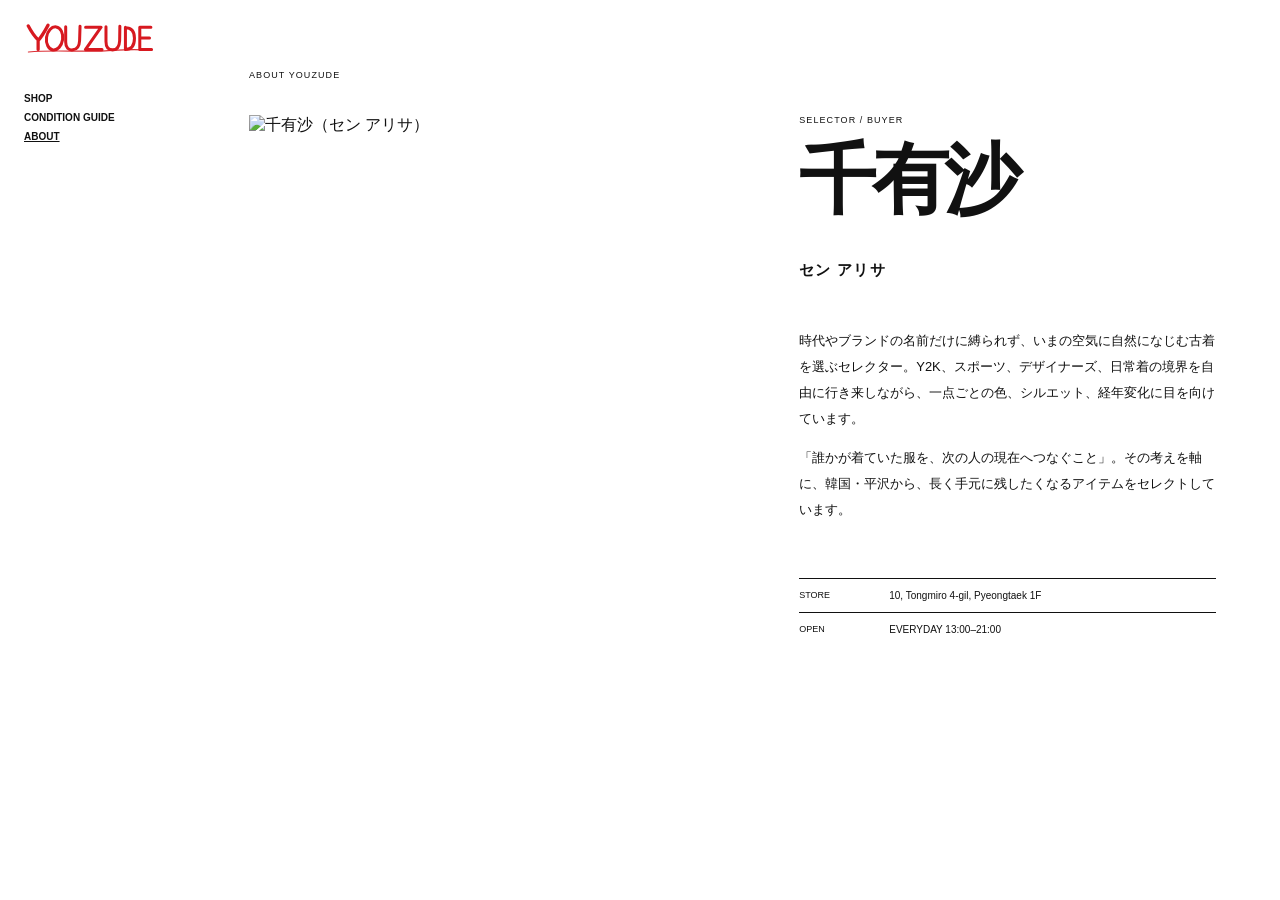
==== about.html @ 05844994 "Add separate condition and selector about pages" ====
<!doctype html><html lang="ja"><head><meta charset="utf-8"><meta name="viewport" content="width=device-width,initial-scale=1"><title>About — YOUZUDE</title><link rel="icon" href="assets/favicon.svg"><link rel="stylesheet" href="page.css?v=1"></head><body><header class="page-head"><a href="index.html"><img src="assets/youzude-logo.svg?v=2" alt="YOUZUDE"></a><nav><a href="index.html">SHOP</a><a href="condition.html">CONDITION GUIDE</a><a class="active" href="about.html">ABOUT</a></nav><a class="ig" href="https://www.instagram.com/youzude_pyeongtaek/" target="_blank" aria-label="Instagram"><img src="assets/instagram.svg" alt=""></a></header><main class="page-main about-page"><p class="eyebrow">ABOUT YOUZUDE</p><section class="selector"><figure><img src="assets/selector-arisa.jpeg" alt="千有沙（セン アリサ）"></figure><div><p class="role">SELECTOR / BUYER</p><h1>千有沙<br><small>セン アリサ</small></h1><p class="bio">時代やブランドの名前だけに縛られず、いまの空気に自然になじむ古着を選ぶセレクター。Y2K、スポーツ、デザイナーズ、日常着の境界を自由に行き来しながら、一点ごとの色、シルエット、経年変化に目を向けています。</p><p class="bio">「誰かが着ていた服を、次の人の現在へつなぐこと」。その考えを軸に、韓国・平沢から、長く手元に残したくなるアイテムをセレクトしています。</p><dl><div><dt>STORE</dt><dd>10, Tongmiro 4-gil, Pyeongtaek 1F</dd></div><div><dt>OPEN</dt><dd>EVERYDAY 13:00–21:00</dd></div></dl></div></section></main></body></html>
---- page.css ----
*{box-sizing:border-box}html,body{margin:0;color:#111;background:#fff;font-family:Arial,"Noto Sans JP",sans-serif}.page-head{position:fixed;inset:0 auto 0 0;width:185px;padding:20px 24px;background:#fff;display:flex;flex-direction:column;z-index:5}.page-head>a:first-child{width:132px}.page-head>a img{width:100%;display:block}.page-head nav{display:flex;flex-direction:column;align-items:flex-start;gap:8px;margin-top:38px}.page-head nav a{font-size:10px;font-weight:700;color:#111;text-decoration:none}.page-head nav a.active{text-decoration:underline}.page-head .ig{width:25px;margin-top:auto}.page-main{margin-left:185px;min-height:100vh;padding:70px 5vw 100px}.eyebrow{font-size:9px;letter-spacing:.12em;margin:0 0 35px}.page-main>h1{font-size:clamp(36px,6vw,86px);letter-spacing:-.06em;margin:0 0 45px}.intro{max-width:620px;font-size:13px;line-height:1.9;margin-bottom:70px}.grade-list{border-top:1px solid}.grade-list article{display:grid;grid-template-columns:110px 1fr;padding:30px 0;border-bottom:1px solid}.grade-list article>b{font-size:38px}.grade-list h2{font-size:14px;margin:4px 0 12px}.grade-list p{max-width:650px;font-size:11px;line-height:1.8;color:#555;margin:0}.note{font-size:9px;color:#777;margin-top:25px}.selector{display:grid;grid-template-columns:minmax(320px,1.05fr) minmax(320px,.95fr);gap:7vw;align-items:start}.selector figure{margin:0}.selector figure img{width:100%;display:block}.selector .role{font-size:9px;letter-spacing:.12em;margin:0 0 20px}.selector h1{font-size:clamp(40px,6vw,84px);line-height:.9;letter-spacing:-.06em;margin:0 0 45px}.selector h1 small{font-size:.2em;letter-spacing:.08em}.bio{font-size:13px;line-height:2;max-width:600px}.selector dl{margin-top:55px}.selector dl div{display:grid;grid-template-columns:90px 1fr;border-top:1px solid;padding:11px 0;font-size:10px}.selector dt{font-size:9px}.selector dd{margin:0}@media(max-width:800px){.page-head{position:relative;width:auto;height:64px;padding:10px 15px;flex-direction:row;align-items:center}.page-head>a:first-child{width:105px}.page-head nav{margin:0 40px 0 auto;flex-direction:row;gap:12px}.page-head .ig{width:24px;margin:0}.page-main{margin:0;padding:50px 18px 80px}.selector{grid-template-columns:1fr}.selector figure{max-width:620px}.grade-list article{grid-template-columns:65px 1fr}}@media(max-width:520px){.page-head nav a:nth-child(2){display:none}.page-head nav{margin-left:auto;margin-right:18px}.selector h1{margin-bottom:30px}}
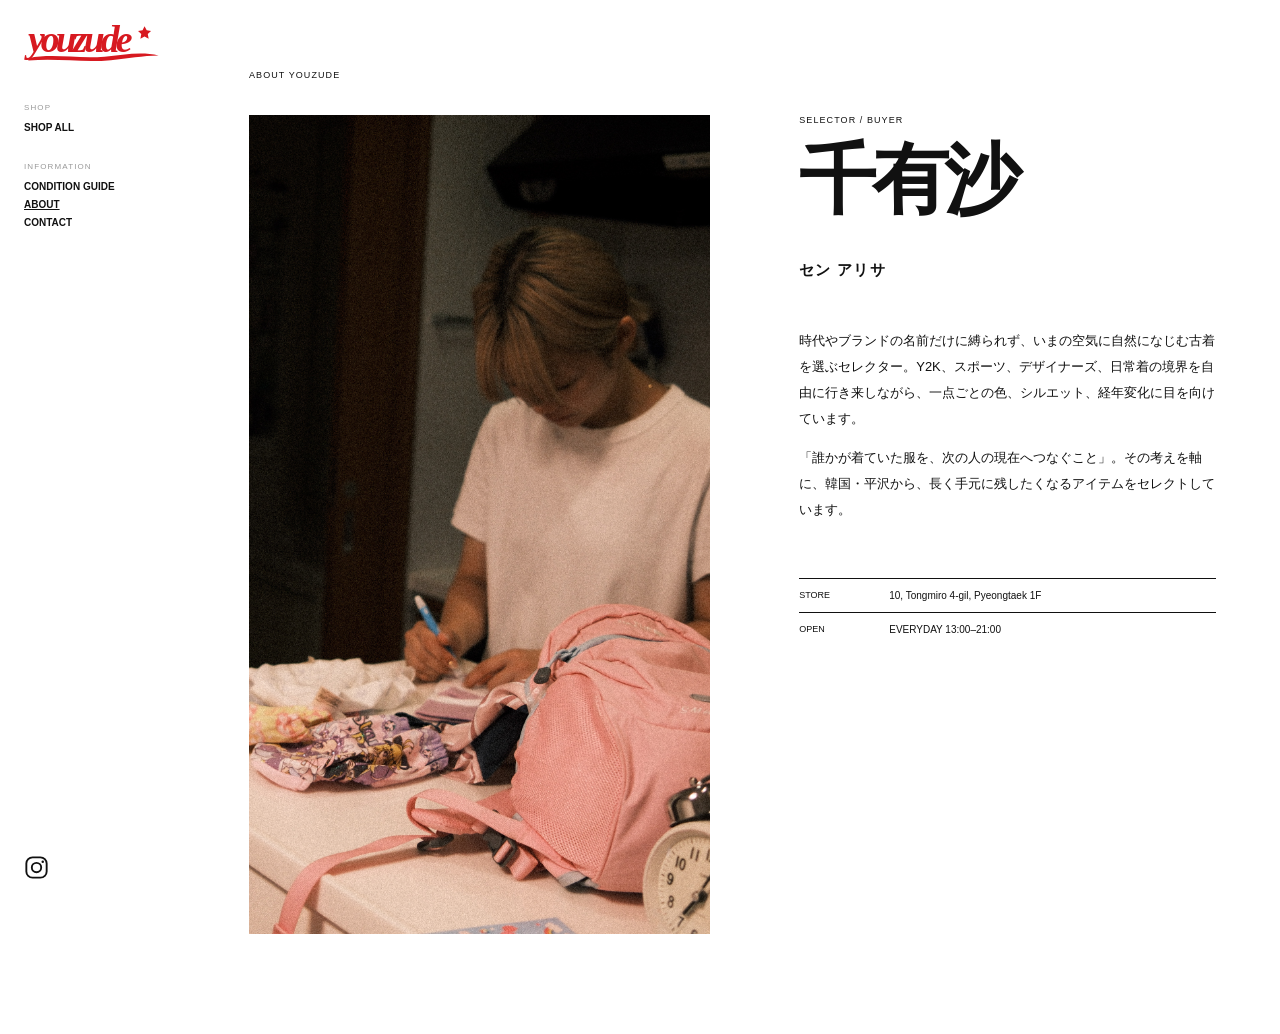
==== commit ae567984: "Group navigation add Japanese hover and contact page" ====
--- a/about.html
+++ b/about.html
@@ -1 +1 @@
-<!doctype html><html lang="ja"><head><meta charset="utf-8"><meta name="viewport" content="width=device-width,initial-scale=1"><title>About — YOUZUDE</title><link rel="icon" href="assets/favicon.svg"><link rel="stylesheet" href="page.css?v=1"></head><body><header class="page-head"><a href="index.html"><img src="assets/youzude-logo.svg?v=2" alt="YOUZUDE"></a><nav><a href="index.html">SHOP</a><a href="condition.html">CONDITION GUIDE</a><a class="active" href="about.html">ABOUT</a></nav><a class="ig" href="https://www.instagram.com/youzude_pyeongtaek/" target="_blank" aria-label="Instagram"><img src="assets/instagram.svg" alt=""></a></header><main class="page-main about-page"><p class="eyebrow">ABOUT YOUZUDE</p><section class="selector"><figure><img src="assets/selector-arisa.jpeg" alt="千有沙（セン アリサ）"></figure><div><p class="role">SELECTOR / BUYER</p><h1>千有沙<br><small>セン アリサ</small></h1><p class="bio">時代やブランドの名前だけに縛られず、いまの空気に自然になじむ古着を選ぶセレクター。Y2K、スポーツ、デザイナーズ、日常着の境界を自由に行き来しながら、一点ごとの色、シルエット、経年変化に目を向けています。</p><p class="bio">「誰かが着ていた服を、次の人の現在へつなぐこと」。その考えを軸に、韓国・平沢から、長く手元に残したくなるアイテムをセレクトしています。</p><dl><div><dt>STORE</dt><dd>10, Tongmiro 4-gil, Pyeongtaek 1F</dd></div><div><dt>OPEN</dt><dd>EVERYDAY 13:00–21:00</dd></div></dl></div></section></main></body></html>
+<!doctype html><html lang="ja"><head><meta charset="utf-8"><meta name="viewport" content="width=device-width,initial-scale=1"><title>About — YOUZUDE</title><link rel="icon" href="assets/favicon.svg"><link rel="stylesheet" href="page.css?v=1"><link rel="stylesheet" href="page2.css?v=1"></head><body><header class="page-head"><a href="index.html"><img src="assets/youzude-logo.svg?v=3" alt="YOUZUDE"></a><nav><p>SHOP</p><a class="bilingual" href="index.html"><span>SHOP ALL</span><span>商品を見る</span></a><p>INFORMATION</p><a class="bilingual" href="condition.html"><span>CONDITION GUIDE</span><span>商品の状態</span></a><a class="active bilingual" href="about.html"><span>ABOUT</span><span>私たちについて</span></a><a class="bilingual" href="contact.html"><span>CONTACT</span><span>お問い合わせ</span></a></nav><a class="ig" href="https://www.instagram.com/youzude_pyeongtaek/" target="_blank" aria-label="Instagram"><img src="assets/instagram.svg" alt=""></a></header><main class="page-main about-page"><p class="eyebrow">ABOUT YOUZUDE</p><section class="selector"><figure><img src="assets/selector-arisa.jpeg" alt="千有沙（セン アリサ）"></figure><div><p class="role">SELECTOR / BUYER</p><h1>千有沙<br><small>セン アリサ</small></h1><p class="bio">時代やブランドの名前だけに縛られず、いまの空気に自然になじむ古着を選ぶセレクター。Y2K、スポーツ、デザイナーズ、日常着の境界を自由に行き来しながら、一点ごとの色、シルエット、経年変化に目を向けています。</p><p class="bio">「誰かが着ていた服を、次の人の現在へつなぐこと」。その考えを軸に、韓国・平沢から、長く手元に残したくなるアイテムをセレクトしています。</p><dl><div><dt>STORE</dt><dd>10, Tongmiro 4-gil, Pyeongtaek 1F</dd></div><div><dt>OPEN</dt><dd>EVERYDAY 13:00–21:00</dd></div></dl></div></section></main></body></html>
--- a/page2.css
+++ b/page2.css
@@ -0,0 +1 @@
+.page-head>a:first-child{width:139px}.page-head nav{gap:7px}.page-head nav>p{font-size:8px;letter-spacing:.14em;color:#999;margin:22px 0 3px}.page-head nav>p:first-child{margin-top:0}.bilingual{position:relative}.bilingual span{display:block;transition:opacity .18s ease,transform .18s ease}.bilingual span:nth-child(2){position:absolute;left:0;top:0;opacity:0;transform:translateY(4px);white-space:nowrap}.bilingual:hover span:first-child,.bilingual:focus-visible span:first-child{opacity:0;transform:translateY(-4px)}.bilingual:hover span:nth-child(2),.bilingual:focus-visible span:nth-child(2){opacity:1;transform:none}.page-head .ig{transition:transform .25s ease}.page-head .ig img{transition:filter .25s ease}.page-head .ig:hover{transform:scale(1.16)}.page-head .ig:hover img{filter:invert(17%) sepia(96%) saturate(4307%) hue-rotate(351deg) brightness(91%) contrast(91%)}.contact-page>h1{font-size:clamp(40px,6vw,86px);letter-spacing:-.06em;margin:0 0 35px}.contact-grid{display:grid;grid-template-columns:1fr 1fr;gap:7vw;border-top:1px solid;padding-top:45px}.contact-grid h2{font-size:14px;margin:0 0 25px}.contact-grid dl{margin:0}.contact-grid dl div{border-top:1px solid;padding:14px 0}.contact-grid dt{font-size:10px;font-weight:700;margin-bottom:7px}.contact-grid dd{font-size:10px;line-height:1.7;color:#666;margin:0}.contact-card{background:#f5f5f5;padding:42px}.contact-card>img{width:38px}.contact-card>p{font-size:9px;letter-spacing:.08em;margin:25px 0 8px}.contact-card h2{font-size:24px;margin-bottom:45px}.contact-card a{display:block;background:#d71920;color:#fff;text-align:center;padding:16px;text-decoration:none;font-size:11px;font-weight:700}.contact-note{font-size:9px;color:#777;margin-top:25px}@media(max-width:800px){.page-head nav>p{display:none}.page-head nav{flex-direction:row}.contact-grid{grid-template-columns:1fr}.contact-card{padding:30px}}@media(max-width:560px){.page-head nav a:nth-of-type(2),.page-head nav a:nth-of-type(3){display:none}}
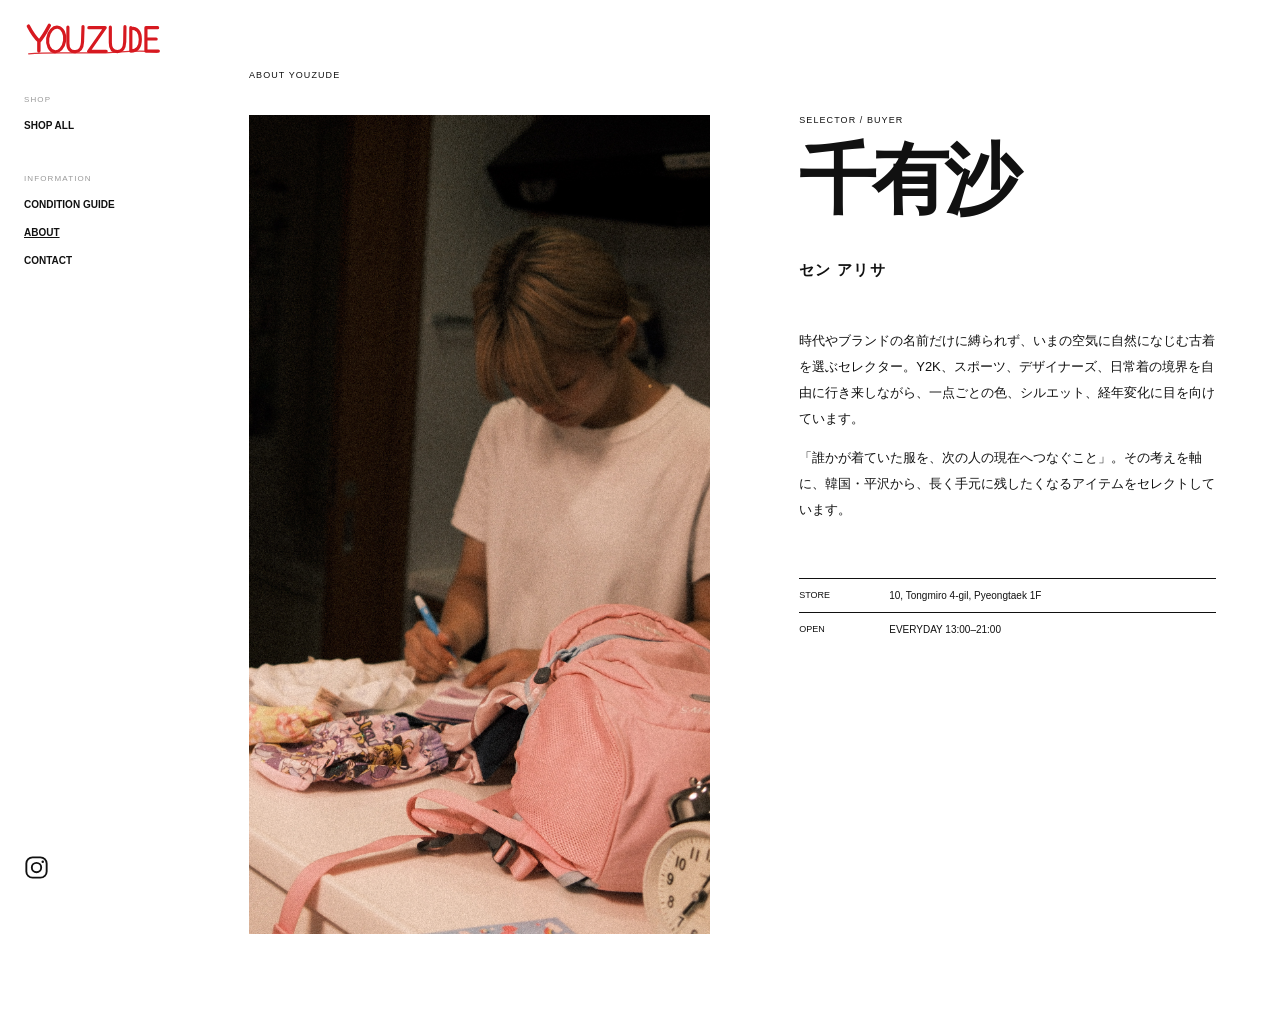
==== commit 64c96e06: "Align Japanese menu and sync all page navigation" ====
--- a/about.html
+++ b/about.html
@@ -1 +1,3 @@
-<!doctype html><html lang="ja"><head><meta charset="utf-8"><meta name="viewport" content="width=device-width,initial-scale=1"><title>About — YOUZUDE</title><link rel="icon" href="assets/favicon.svg"><link rel="stylesheet" href="page.css?v=1"><link rel="stylesheet" href="page2.css?v=1"></head><body><header class="page-head"><a href="index.html"><img src="assets/youzude-logo.svg?v=3" alt="YOUZUDE"></a><nav><p>SHOP</p><a class="bilingual" href="index.html"><span>SHOP ALL</span><span>商品を見る</span></a><p>INFORMATION</p><a class="bilingual" href="condition.html"><span>CONDITION GUIDE</span><span>商品の状態</span></a><a class="active bilingual" href="about.html"><span>ABOUT</span><span>私たちについて</span></a><a class="bilingual" href="contact.html"><span>CONTACT</span><span>お問い合わせ</span></a></nav><a class="ig" href="https://www.instagram.com/youzude_pyeongtaek/" target="_blank" aria-label="Instagram"><img src="assets/instagram.svg" alt=""></a></header><main class="page-main about-page"><p class="eyebrow">ABOUT YOUZUDE</p><section class="selector"><figure><img src="assets/selector-arisa.jpeg" alt="千有沙（セン アリサ）"></figure><div><p class="role">SELECTOR / BUYER</p><h1>千有沙<br><small>セン アリサ</small></h1><p class="bio">時代やブランドの名前だけに縛られず、いまの空気に自然になじむ古着を選ぶセレクター。Y2K、スポーツ、デザイナーズ、日常着の境界を自由に行き来しながら、一点ごとの色、シルエット、経年変化に目を向けています。</p><p class="bio">「誰かが着ていた服を、次の人の現在へつなぐこと」。その考えを軸に、韓国・平沢から、長く手元に残したくなるアイテムをセレクトしています。</p><dl><div><dt>STORE</dt><dd>10, Tongmiro 4-gil, Pyeongtaek 1F</dd></div><div><dt>OPEN</dt><dd>EVERYDAY 13:00–21:00</dd></div></dl></div></section></main></body></html>
+<!doctype html><html lang="ja"><head><meta charset="utf-8"><meta name="viewport" content="width=device-width,initial-scale=1"><title>About — YOUZUDE</title><link rel="icon" href="assets/favicon.svg"><link rel="stylesheet" href="page.css?v=1"><link rel="stylesheet" href="page2.css?v=2"></head><body>
+<header class="page-head"><a href="index.html"><img src="assets/youzude-logo.svg?v=4" alt="YOUZUDE"></a><nav><p>SHOP</p><a class="bilingual" href="index.html"><span>SHOP ALL</span><span>商品を見る</span></a><p>INFORMATION</p><a class="bilingual" href="condition.html"><span>CONDITION GUIDE</span><span>商品の状態</span></a><a class="active bilingual" href="about.html"><span>ABOUT</span><span>私たちについて</span></a><a class="bilingual" href="contact.html"><span>CONTACT</span><span>お問い合わせ</span></a></nav><a class="ig" href="https://www.instagram.com/youzude_pyeongtaek/" target="_blank" aria-label="Instagram"><img src="assets/instagram.svg" alt=""></a></header>
+<main class="page-main about-page"><p class="eyebrow">ABOUT YOUZUDE</p><section class="selector"><figure><img src="assets/selector-arisa.jpeg" alt="千有沙（セン アリサ）"></figure><div><p class="role">SELECTOR / BUYER</p><h1>千有沙<br><small>セン アリサ</small></h1><p class="bio">時代やブランドの名前だけに縛られず、いまの空気に自然になじむ古着を選ぶセレクター。Y2K、スポーツ、デザイナーズ、日常着の境界を自由に行き来しながら、一点ごとの色、シルエット、経年変化に目を向けています。</p><p class="bio">「誰かが着ていた服を、次の人の現在へつなぐこと」。その考えを軸に、韓国・平沢から、長く手元に残したくなるアイテムをセレクトしています。</p><dl><div><dt>STORE</dt><dd>10, Tongmiro 4-gil, Pyeongtaek 1F</dd></div><div><dt>OPEN</dt><dd>EVERYDAY 13:00–21:00</dd></div></dl></div></section></main></body></html>
--- a/page2.css
+++ b/page2.css
@@ -1 +1 @@
-.page-head>a:first-child{width:139px}.page-head nav{gap:7px}.page-head nav>p{font-size:8px;letter-spacing:.14em;color:#999;margin:22px 0 3px}.page-head nav>p:first-child{margin-top:0}.bilingual{position:relative}.bilingual span{display:block;transition:opacity .18s ease,transform .18s ease}.bilingual span:nth-child(2){position:absolute;left:0;top:0;opacity:0;transform:translateY(4px);white-space:nowrap}.bilingual:hover span:first-child,.bilingual:focus-visible span:first-child{opacity:0;transform:translateY(-4px)}.bilingual:hover span:nth-child(2),.bilingual:focus-visible span:nth-child(2){opacity:1;transform:none}.page-head .ig{transition:transform .25s ease}.page-head .ig img{transition:filter .25s ease}.page-head .ig:hover{transform:scale(1.16)}.page-head .ig:hover img{filter:invert(17%) sepia(96%) saturate(4307%) hue-rotate(351deg) brightness(91%) contrast(91%)}.contact-page>h1{font-size:clamp(40px,6vw,86px);letter-spacing:-.06em;margin:0 0 35px}.contact-grid{display:grid;grid-template-columns:1fr 1fr;gap:7vw;border-top:1px solid;padding-top:45px}.contact-grid h2{font-size:14px;margin:0 0 25px}.contact-grid dl{margin:0}.contact-grid dl div{border-top:1px solid;padding:14px 0}.contact-grid dt{font-size:10px;font-weight:700;margin-bottom:7px}.contact-grid dd{font-size:10px;line-height:1.7;color:#666;margin:0}.contact-card{background:#f5f5f5;padding:42px}.contact-card>img{width:38px}.contact-card>p{font-size:9px;letter-spacing:.08em;margin:25px 0 8px}.contact-card h2{font-size:24px;margin-bottom:45px}.contact-card a{display:block;background:#d71920;color:#fff;text-align:center;padding:16px;text-decoration:none;font-size:11px;font-weight:700}.contact-note{font-size:9px;color:#777;margin-top:25px}@media(max-width:800px){.page-head nav>p{display:none}.page-head nav{flex-direction:row}.contact-grid{grid-template-columns:1fr}.contact-card{padding:30px}}@media(max-width:560px){.page-head nav a:nth-of-type(2),.page-head nav a:nth-of-type(3){display:none}}
+.page-head>a:first-child{width:139px}.page-head nav{gap:12px}.page-head nav>p{font-size:8px;letter-spacing:.14em;color:#999;margin:28px 0 2px}.page-head nav>p:first-child{margin-top:0}.bilingual{position:relative;display:grid!important;align-items:center;height:16px;min-height:16px;line-height:16px}.bilingual span{grid-area:1/1;display:flex!important;align-items:center;height:16px;line-height:16px;transition:opacity .18s ease}.bilingual span:nth-child(2){position:static!important;opacity:0;white-space:nowrap;color:#d71920;padding-top:1px}.bilingual:hover span:first-child,.bilingual:focus-visible span:first-child{opacity:0}.bilingual:hover span:nth-child(2),.bilingual:focus-visible span:nth-child(2){opacity:1}.page-head .ig{transition:transform .25s ease}.page-head .ig img{transition:filter .25s ease}.page-head .ig:hover{transform:scale(1.16)}.page-head .ig:hover img{filter:invert(17%) sepia(96%) saturate(4307%) hue-rotate(351deg) brightness(91%) contrast(91%)}.contact-page>h1{font-size:clamp(40px,6vw,86px);letter-spacing:-.06em;margin:0 0 35px}.contact-grid{display:grid;grid-template-columns:1fr 1fr;gap:7vw;border-top:1px solid;padding-top:45px}.contact-grid h2{font-size:14px;margin:0 0 25px}.contact-grid dl{margin:0}.contact-grid dl div{border-top:1px solid;padding:14px 0}.contact-grid dt{font-size:10px;font-weight:700;margin-bottom:7px}.contact-grid dd{font-size:10px;line-height:1.7;color:#666;margin:0}.contact-card{background:#f5f5f5;padding:42px}.contact-card>img{width:38px}.contact-card>p{font-size:9px;letter-spacing:.08em;margin:25px 0 8px}.contact-card h2{font-size:24px;margin-bottom:45px}.contact-card a{display:block;background:#d71920;color:#fff;text-align:center;padding:16px;text-decoration:none;font-size:11px;font-weight:700}.contact-note{font-size:9px;color:#777;margin-top:25px}@media(max-width:800px){.page-head nav>p{display:none}.page-head nav{flex-direction:row;gap:15px}.contact-grid{grid-template-columns:1fr}.contact-card{padding:30px}}@media(max-width:560px){.page-head nav a:nth-of-type(2),.page-head nav a:nth-of-type(3){display:none}}
